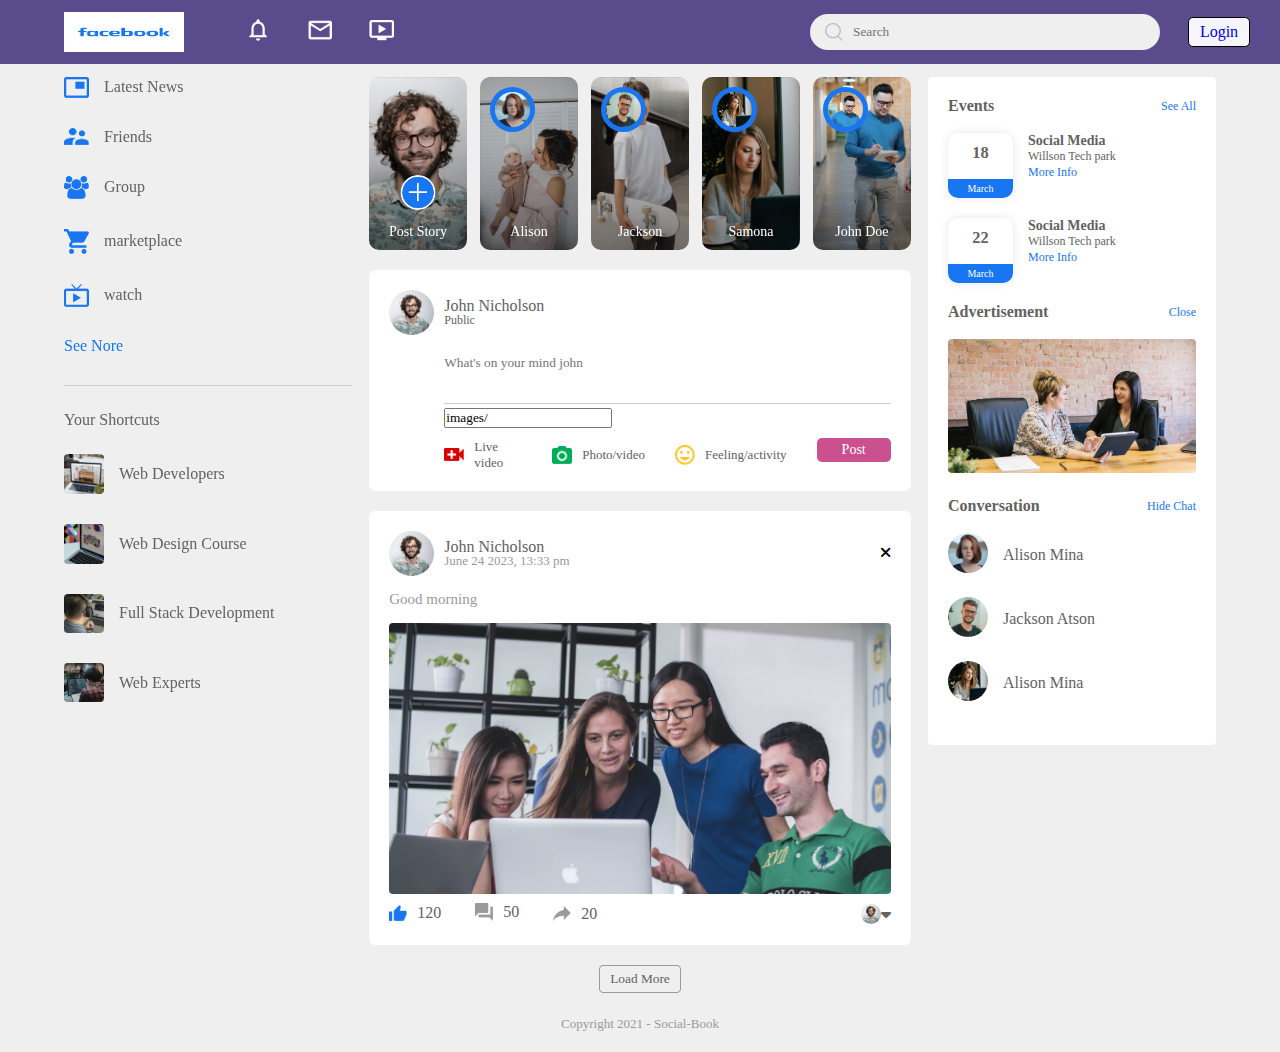
==== index.html @ 7302f075 "Add files via upload" ====
<!DOCTYPE html>
<html lang="en">
<head>
    <meta charset="UTF-8">
    <meta name="viewport" content="width=device-width, initial-scale=1.0">
    <title>Document</title>
    <link rel="stylesheet" href="style.css">
    
    <link rel="stylesheet" href="https://cdnjs.cloudflare.com/ajax/libs/font-awesome/6.4.2/css/all.min.css">
</head>
<body>
   <nav>
    <div class="nav-left">
        <img src="images/f2logo.png" class="logo">
        <ul>
            <li><img src="images/notification.png" alt=""></li>
            <li><img src="images/inbox.png" alt=""></li>
            <li><img src="images/video.png" alt=""></li>

        </ul>
    </div>
    <div class="nav-right">
        <div class="search-box">
            <img src="images/search.png" alt="">
            <input type="text" placeholder="Search">
        </div>
        <div class="login-btn">
            <button class="log"><a href="index2.html">Login</a></button>
        </div>
        <!-- <div class="user-icon" onclick="settingsMenuToggle()">
            <img src="images/profile-pic.png" alt="">
        </div> -->
    </div>
    <!-----------Setting Menu------------->
    <!-- <div class="settings-menu">
       <div class="settings-menu-inner">
        <div class="user-profile">
            <img src="images/profile-pic.png" alt="">
            <div>
                <p>John Nicholson</p>
                <a href="#">See Your Profile</a>
            </div>
        </div>
        <hr>
        <div class="user-profile">
            <img src="images/feedback.png" alt="">
            <div>
                <p>Give Feedback</p>
                <a href="#">Help us to improve the new design</a>
            </div>
        </div>
        <hr>
        <div class="settings-link">
            <img src="images/setting.png" class="settings-icon">
            <a href="#">Settings & Privacy <img src="images/arrow.png" width="10px"></a>
        </div>

        <div class="settings-link">
            <img src="images/help.png" class="settings-icon">
            <a href="#">Help & Support <img src="images/arrow.png" width="10px"></a>
        </div>

        <div class="settings-link">
            <img src="images/display.png" class="settings-icon">
            <a href="#">display & Accessibility<img src="images/arrow.png" width="10px"></a>
        </div>

        <div class="settings-link">
            <img src="images/logout.png" class="settings-icon">
            <a href="#">Settings & Privacy <img src="images/arrow.png" width="10px"></a>
        </div>
       </div>

    </div> -->

</nav>

<div class="container">
    <!----------------left-sidebar---------------->
    <div class="left-sidebar">
        <div class="imp-links">
            <a href="#"><img src="images/news.png" alt="">Latest News</a>
            <a href="#"><img src="images/friends.png" alt="">Friends</a>
            <a href="#"><img src="images/group.png" alt="">Group</a>
            <a href="#"><img src="images/marketplace.png" alt="">marketplace</a>
            <a href="#"><img src="images/watch.png" alt="">watch</a>
            <a href="#">See Nore</a>

        </div>

        <div class="shortcut-links">
            <p>Your Shortcuts</p>
            <a href="#"><img src="images/shortcut-1.png" alt=""> Web Developers</a>
            <a href="#"><img src="images/shortcut-2.png" alt=""> Web Design Course</a>
            <a href="#"><img src="images/shortcut-3.png" alt=""> Full Stack Development </a>
            <a href="#"><img src="images/shortcut-4.png" alt=""> Web Experts</a>

        </div>
    </div>

    <!--------------------Main Content---------------------->
    <div class="main-content" >
        <div class="story-gallery">
            <div class="story story1">
                <img src="images/upload.png" alt="">
                <p>Post Story</p>
            </div>

            <div class="story story2">
                <img src="images/member-1.png" alt="">
                <p>Alison</p>
            </div>


            <div class="story story3">
                <img src="images/member-2.png" alt="">
                <p>Jackson</p>
            </div>

            <div class="story story4">
                <img src="images/member-3.png" alt="">
                <p>Samona</p>
            </div>

            <div class="story story5">
                <img src="images/member-4.png" alt="">
                <p>John Doe</p>
            </div>
        </div>

        <div class="write-post-container">
            <div class="user-profile">
                <img src="images/profile-pic.png" alt="">
                <div>
                    <p>John Nicholson</p>
                    <small>Public</small>
                </div>
            </div>

            <div class="post-input-container">
                <form id="myForm">

                    <textarea   rows="3" type="text" name="desc" placeholder="What's on your mind john"></textarea>
                    <input type="text" name="img" placeholder="image" value="images/">
                    <div class="add-post-links">
                        <a href="#"><img src="images/live-video.png" alt="">Live video</a>
                        <a href="#"><img src="images/photo.png" alt="">Photo/video</a>
                        <a href="#"><img src="images/feeling.png" alt="">Feeling/activity</a>
                        
                        <button id="btnpst" type="submit">Post</button>
                    </form>
                    
                </div>
            </div>
        </div>
        
        <!-- <div class="boxEL">
            <form id="myForm">
                <input type="number" name="id" placeholder="id">
                <textarea type="text" name="desc" placeholder="Name"></textarea>
                <button type="submit">Submit</button>
              </form>
        </div> -->
<!-- ------------------ -->
        <div id="content">

        </div>

        
        <button type="button" class="load-more-btn">Load More</button>
    </div>


    <!----------------right-sidebar---------------->
    <div class="right-sidebar">
            <div class="sidebar-title">
                <h4>Events</h4>

                <a href="#">See All</a>
            </div>

            <div class="event">
                <div class="left-event">
                    <h3>18</h3>
                    <span>March</span>
                </div>
                <div class="right-event">
                    <h4>Social Media</h4>
                    <p>Willson Tech park</p>
                    <a href="#">More Info</a>
                </div>

            </div>


            <div class="event">
                <div class="left-event">
                    <h3>22</h3>
                    <span>March</span>
                </div>
                <div class="right-event">
                    <h4>Social Media</h4>
                    <p>Willson Tech park</p>
                    <a href="#">More Info</a>
                </div>

            </div>

            <div class="sidebar-title">
                <h4>Advertisement</h4>

                <a href="#">Close</a>
            </div>

            <img src="images/advertisement.png" class="sidebar-ads">
            <div class="sidebar-title">
                <h4>Conversation</h4>

                <a href="#">Hide Chat</a>
            </div>

            <div class="online-list">
                <div class="online">
                    <img src="images/member-1.png" alt="">
                </div>
                <p>Alison Mina</p>
            </div>

            <div class="online-list">
                <div class="online">
                    <img src="images/member-2.png" alt="">
                </div>
                <p>Jackson Atson</p>
            </div> 

            <div class="online-list">
                <div class="online">
                    <img src="images/member-3.png" alt="">
                </div>
                <p>Alison Mina</p>
            </div>

            

    </div>

</div>


<div class="footer">
    <p>Copyright 2021 - Social-Book</p>
</div>

<script src="data.js"></script>
<script src="script.js"></script>
</body>
</html>
---- style.css ----
*{
    margin: 0px;
    padding: 0px;
    box-sizing: border-box;
    font-family: 'poppind';


}
body{
    background-color: #efefef;
}
nav{
    display: flex;
    align-items: center;
    justify-content: space-between;
    background-color: #5a4b8d;
    padding: 5px 5%;
    position: sticky;
   top: 0;
    z-index: 100;
}
.login-btn{
    padding: 12px 28px;
    width: 12px;
}
.log{
    height: 30px;
    width: 62px;
    border-radius: 5px;
    border: 1px solid black;
    background-color: rgb(246, 245, 252);
    
    font-size: medium;
    color: #0c0c0c;
}
.log:hover{
    background-color: rgb(196, 223, 232);
}
.log a{
    text-decoration: none;
}
.logo{
    width:120px;
    height: 40px;
    margin-right: 45px;
    background-color: white;
   
}
.nav-left, .nav-right{
    display: flex;
    align-items: center;
}
.nav-left ul li{
    list-style: none;
    display: inline-block;
    
}
.nav-left ul li img{
  width: 28px;
  margin: 0px 15px;
    
}
.user-icon img{
    width: 40px;
    border-radius: 50%;
    cursor: pointer;
}
.user-icon{
    margin-left: 15px;
}
.search-box{
    background: #efefef;
    width: 350px;
    border-radius: 20px;
    display: flex;
    align-items: center;
    padding: 0 15px;
     
}
.search-box img{
    width: 18px;
}
.search-box input{
    width: 100%;
    background: transparent;
    padding: 10px;
    outline: none;
    border: 0;
   
}
.container{
    display: flex;
    justify-content: space-between;
    padding: 13px 5%;
}
.left-sidebar{
    
    flex-basis: 25%;
    position: sticky;
    top: 70px;
    align-self: flex-start;
   
}
.right-sidebar{
    background: #fff;
    padding: 20px;
    border-radius: 4px;
    color: #626262;
    flex-basis: 25%;
    position: sticky;
    top: 70px;
    align-self: flex-start;
    

}
.main-content{
   
    flex-basis: 47%;
   
}
.imp-links a , .shortcut-links a{
    text-decoration: none;
    display: flex;
    align-items: center;
    margin-bottom: 30px;
    color: #626262;
    width: fit-content;
}
.imp-links a img{
    width: 25px;
    margin-right: 15px;

}
.imp-links a:last-child{
    color: #1876f2;
}
.imp-links{
    border-bottom: 1px solid #ccc;
}
.shortcut-links a img{
    width: 40px;

    border-radius: 4px;
    margin-right: 15px;
}
.shortcut-links p{
    font-weight: 500;
    margin: 25px 0;
    color: #626262;
}

.sidebar-title{
    display: flex;
    justify-content: space-between;
    align-items: center;
    margin-bottom: 18px;
}

   
.sidebar-title h4{
    font-weight: 600;
    font-size: 16px;
   
    
}
.sidebar-title a{
    text-decoration: none;
    color: #1876f2;
    font-size: 12px;
}

.event{
    display: flex;
    font-size: 14px;
    margin-bottom: 20px;
}
.left-event{
    border-radius: 10px;
    height: 65px;
    width: 65px;
    margin-right: 15px;
    padding-top: 10px;
    text-align: center;
    position: relative;
    overflow: hidden;
    box-shadow: 0 0 10px rgba(0, 0, 0, 0.1);
}
.event p{
    font-size: 12px;
}

.event p{
    font-size: 12px;
}
.event a{
    font-size: 12px;
    text-decoration: none;
    color: #1876f2;
}
.left-event span{
    position: absolute;
    bottom: 0;
    left: 0;
    width: 100%;
    background: #1876f2;
    color: #fff;
    font-size: 10px;
    padding: 4px 0;
}
.sidebar-ads{
    width: 100%;
    margin-bottom: 20px;
    border-radius: 4px;
}
.online-list{
    display: flex;
    align-items: center;
    margin-bottom: 20px;
}
.online-list .online img{
    width: 40px;
    border-radius: 50%;
}
.online-list .online{
    width: 40px;
    border-radius: 50px;
    margin-right: 15px;
}
.story-gallery{
    display: flex;
    justify-content: space-between;
    margin-bottom: 20px;
}
.story{
    flex-basis: 18%;
    padding-top: 32%;
    position: relative;
    background-position: center;
    background-size: cover;
    border-radius: 10px;
    
}
.story img{
    position: absolute;
    width: 45px;
    border-radius: 50%;
    top: 10px;
    left: 10px;
    border: 5px solid #1876f2;
}
.story p{
    position: absolute;
    bottom: 10px;
    width: 100%;
    text-align: center;
    color: #fff;
    font-size: 14px;
}

.story1{
    background-image:linear-gradient(transparent, rgba(0,0,0,0.5)) , url(images/status-1.png);

}

.story2{
    background-image:linear-gradient(transparent, rgba(0,0,0,0.5)) , url(images/status-2.png);

}

.story3{
    background-image:linear-gradient(transparent, rgba(0,0,0,0.5)) , url(images/status-3.png);

}

.story4{
    background-image:linear-gradient(transparent, rgba(0,0,0,0.5)) , url(images/status-4.png);

}

.story5{
    background-image:linear-gradient(transparent, rgba(0,0,0,0.5)) , url(images/status-5.png);

}

.story.story1 img{
    top: unset;
    left: 50%;
    bottom: 40px;
    transform: translate(-50%);
    border: 0;
    width: 35px;
}
.write-post-container{
    width: 100%;
    background: #fff;
    border-radius: 6px;
    padding: 20px;
    color: #626262;
}
.user-profile{
    display: flex;
    align-items: center;

}
.user-profile img{
    width: 45px;
    border-radius: 50%;
    margin-right: 10px;
}
.user-profile p{
    margin-bottom: -5px;
    font-weight: 500;
    color: #626262;
}
.user-profile small{
    font-size: 12px;

}
.post-input-container{
    padding-top: 20px;
    padding-left: 55px;

}
.post-input-container textarea{
    width: 100%;
    border: 0;
    outline: 0;
    border-bottom: 1px solid #ccc;
    background: transparent;
    resize: none;
}
.add-post-links{
    display: flex;
    margin-top: 10px;

}
.add-post-links a{
    text-decoration: none;
    display: flex;
    align-items: center;
    color: #626262;
    margin-right: 30px;
    font-size: 13px;
}
.add-post-links a img{
    width: 20px;
    margin-right: 10px;

}

.post-container{
    width: 100%;
    background: #fff;
    border-radius: 6px;
    padding: 20px;
    color: #626262;
    margin: 20px 0;
}
.user-profile span{
    font-size: 13px;
    color: #9a9a9a;
}
.post-text{
    color: #9a9a9a;
    margin: 15px 0;
    font-size: 15px;


}
.post-text span{
    font-weight: 500;
    color: #626262;
}
.post-text a{
    color: #1876f2;
    text-decoration: none;
}
.post-img{
    width: 100%;
    border-radius: 4px;
    margin-bottom: 5px;

}
.post-row{
    display: flex;
    align-items: center;
    justify-content: space-between;
}
.activity-icons div img{
    width: 18px;
    margin-right: 10px;

}
.activity-icons div{
    display: inline-flex;
    align-items: center;
    margin-right: 30px;
}
.post-profile-icon{
    display: flex;
    align-items: center;

}
.post-profile-icon img{
    width: 20px;
    border-radius: 50%;
    
}
.load-more-btn{
    display: block;
    margin: auto;
    cursor: pointer;
    padding: 5px 10px;
    border: 1px solid #9a9a9a;
    color: #626262;
    background: transparent;
    border-radius: 4px;
}
.footer{
    text-align: center;
    color: #9a9a9a;
    padding: 10px 0 20px;
    font-size: 13px;
}
.settings-menu{
    position: absolute;
    width: 90%;
    max-width: 350px;
    max-height: 0;
    background: #fff;
    box-shadow: 0 0 10px rgba(0, 0, 0, 0.4);
    border-radius: 4px;
    overflow: hidden;
    top: 108%;
    right: 5%;
    transition: max-height 0.3s;

}
.settings-menu-height{
    max-height: 450px;
    
}

.user-profile a{
    font-size: 12px;
    color: #1876f2;
    text-decoration: none;

}
.settings-menu-inner{
    padding: 20px;

}
.settings-menu hr{
    border: 0;
    height: 1px;
    background: #9a9a9a;
    margin: 15px 0;
}
.settings-link{
    display: flex;
    margin: 15px 0;
    align-items: center;
}
.settings-link  .settings-icon{
    width: 38px;
    margin-right: 10px;
    border-radius: 50%;
}
.settings-link a{
    display: flex;
    flex: 1;
    align-items: center;
    justify-content: space-between;
    text-decoration: none;
    color: #626262;

}


.delete{
    display: none;
}

#btnpst{
    background-color: #ca508f;
    padding: 4px 25px;
    font-size: 14px;
    margin-bottom: 9px;
    border: none;
    color: white;
    border-radius: 5px;
}
.fasbtn{
    background: none;
    border: none;
    font-size: 15px;
}

@media screen and (max-width:850px) {
    .left-sidebar{
        display: none;
    }
    .right-sidebar{
        display: none;
    }
    .search-box{
        display: none;
    }
    .container{
   
       display: block;
       
       
    }
}
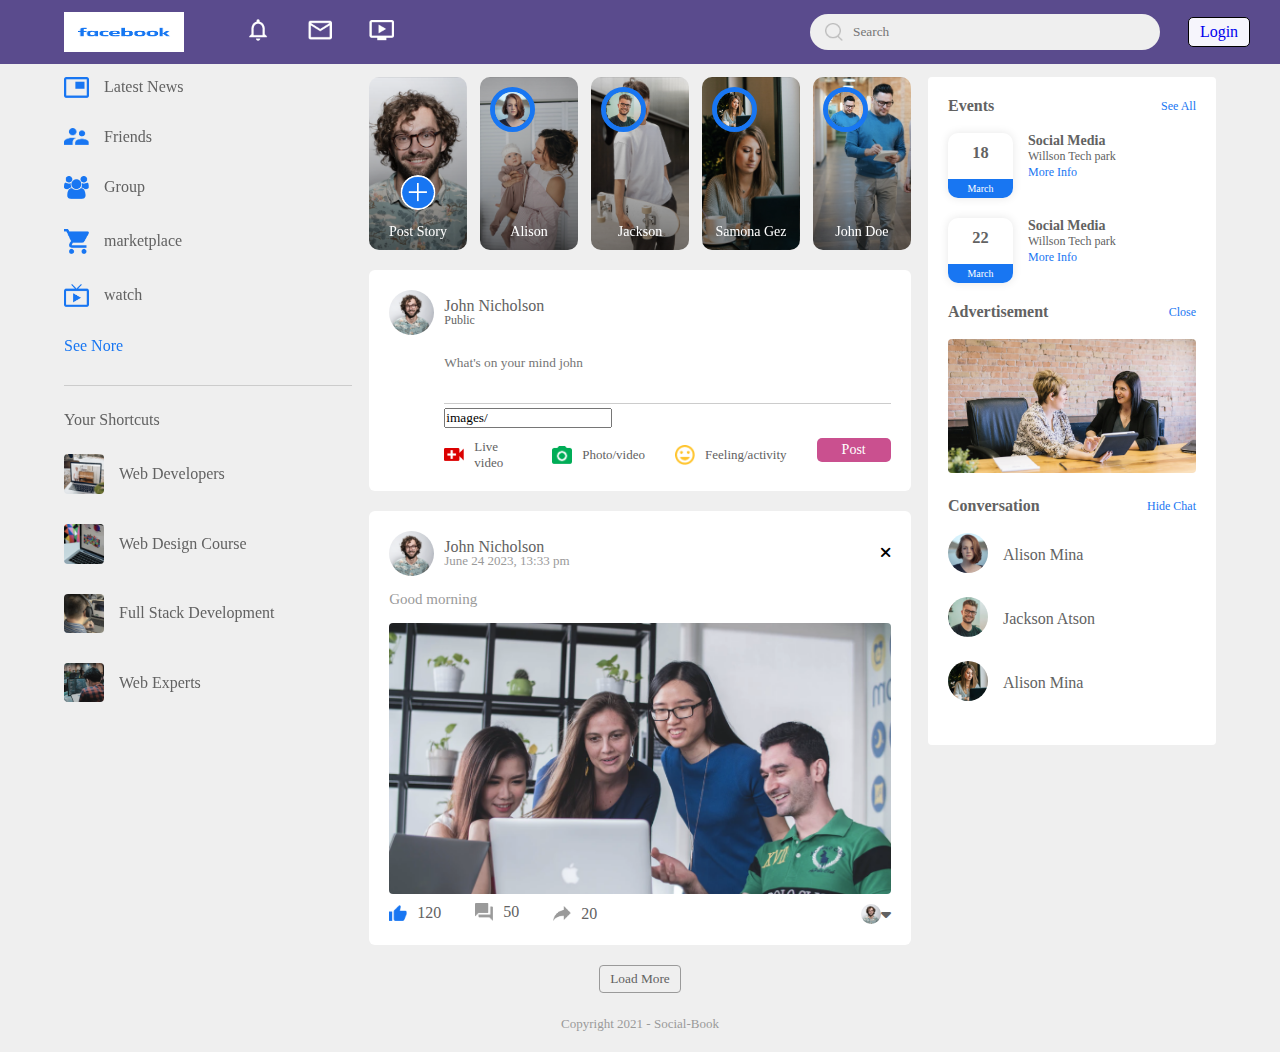
==== commit a724b2c8: "Add new Html" ====
--- a/index.html
+++ b/index.html
@@ -119,7 +119,7 @@
 
             <div class="story story4">
                 <img src="images/member-3.png" alt="">
-                <p>Samona</p>
+                <p>Samona Gez</p>
             </div>
 
             <div class="story story5">
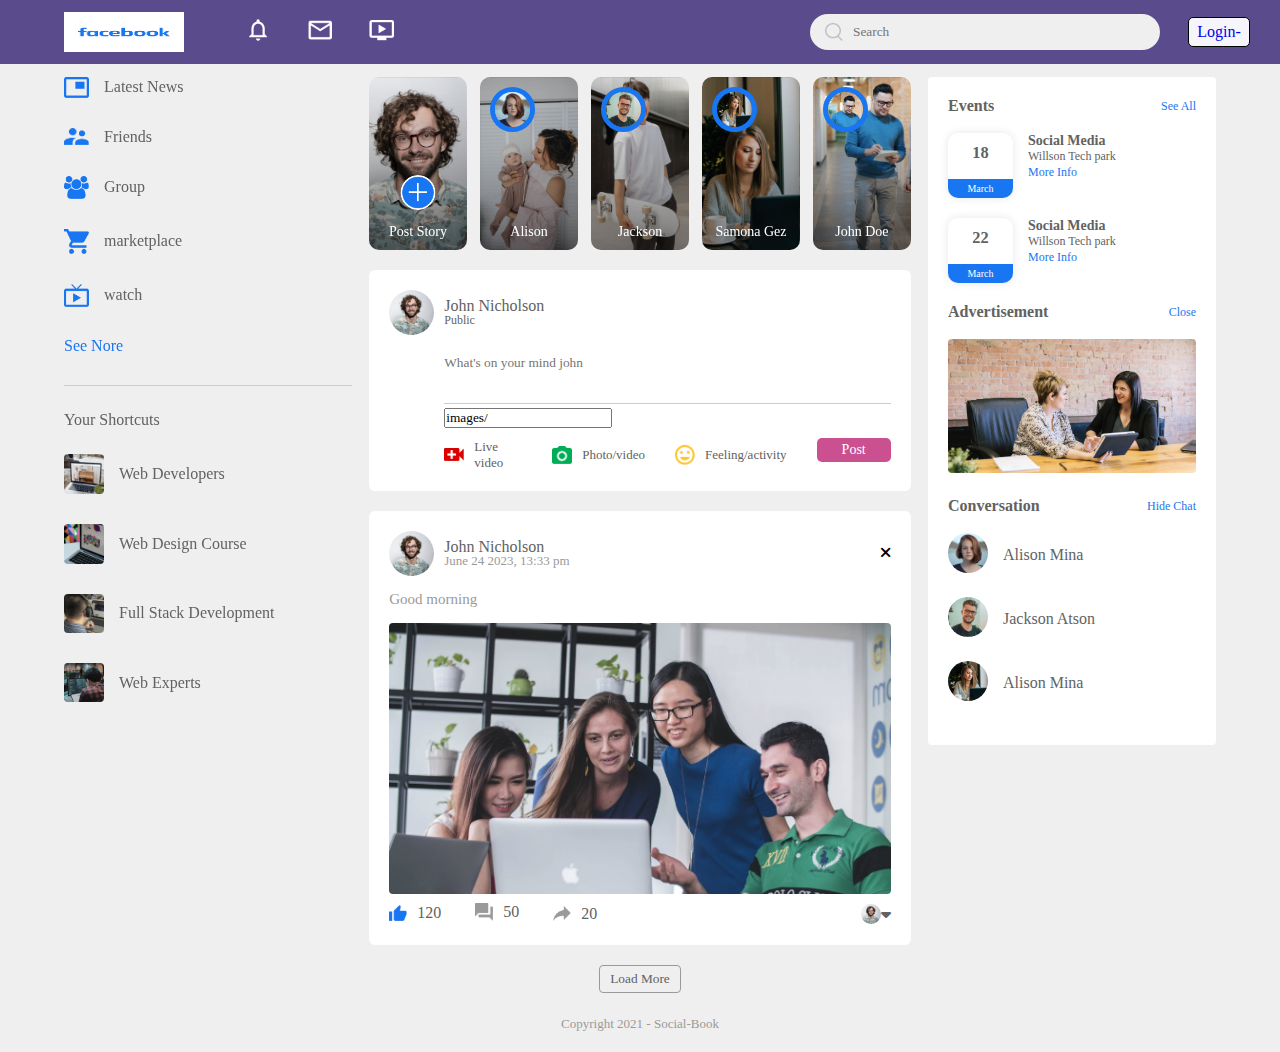
==== commit 1f4bcc24: "Add new Html Page" ====
--- a/index.html
+++ b/index.html
@@ -25,7 +25,7 @@
             <input type="text" placeholder="Search">
         </div>
         <div class="login-btn">
-            <button class="log"><a href="index2.html">Login</a></button>
+            <button class="log"><a href="index2.html">Login-</a></button>
         </div>
         <!-- <div class="user-icon" onclick="settingsMenuToggle()">
             <img src="images/profile-pic.png" alt="">
